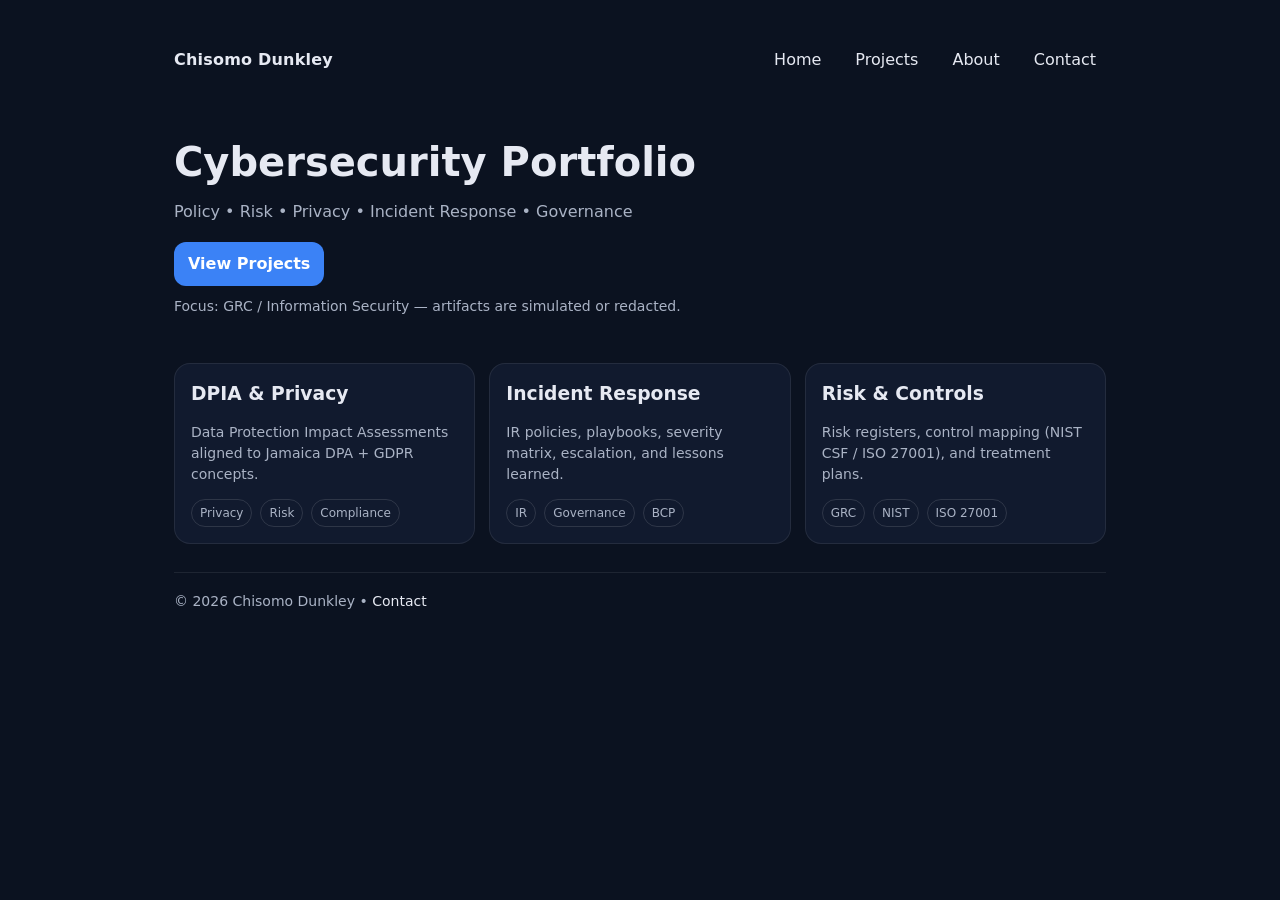
==== index.html @ a7648687 "Improve homepage layout" ====
<!DOCTYPE html>
<html lang="en">
<head>
  <meta charset="UTF-8" />
  <meta name="viewport" content="width=device-width, initial-scale=1.0"/>
  <title>Chisomo Dunkley | Cybersecurity Portfolio</title>
  <link rel="stylesheet" href="style.css"/>
</head>
<body>
  <div class="container">
    <div class="nav">
      <div class="brand">Chisomo Dunkley</div>
      <div class="menu">
        <a href="index.html">Home</a>
        <a href="projects.html">Projects</a>
        <a href="about.html">About</a>
        <a href="contact.html">Contact</a>
      </div>
    </div>

    <section class="hero">
      <h1>Cybersecurity Portfolio</h1>
      <p>Policy • Risk • Privacy • Incident Response • Governance</p>
      <a class="btn" href="projects.html">View Projects</a>
      <p class="small" style="margin-top:10px;">
        Focus: GRC / Information Security — artifacts are simulated or redacted.
      </p>
    </section>

    <section class="grid">
      <div class="card">
        <h3>DPIA & Privacy</h3>
        <p class="small">Data Protection Impact Assessments aligned to Jamaica DPA + GDPR concepts.</p>
        <div class="tags"><span class="tag">Privacy</span><span class="tag">Risk</span><span class="tag">Compliance</span></div>
      </div>

      <div class="card">
        <h3>Incident Response</h3>
        <p class="small">IR policies, playbooks, severity matrix, escalation, and lessons learned.</p>
        <div class="tags"><span class="tag">IR</span><span class="tag">Governance</span><span class="tag">BCP</span></div>
      </div>

      <div class="card">
        <h3>Risk & Controls</h3>
        <p class="small">Risk registers, control mapping (NIST CSF / ISO 27001), and treatment plans.</p>
        <div class="tags"><span class="tag">GRC</span><span class="tag">NIST</span><span class="tag">ISO 27001</span></div>
      </div>
    </section>

    <div class="footer">
      © 2026 Chisomo Dunkley • <a href="contact.html">Contact</a>
    </div>
  </div>
</body>
</html>
---- style.css ----
:root{
  --bg:#0b1220; --card:#111a2e; --text:#e6e9f2; --muted:#aab3c5; --accent:#3b82f6;
  --max: 980px;
}
*{box-sizing:border-box}
body{margin:0;font-family:system-ui,Segoe UI,Arial,sans-serif;background:var(--bg);color:var(--text);line-height:1.5}
a{color:var(--text);text-decoration:none}
.container{max-width:var(--max);margin:0 auto;padding:24px}
.nav{display:flex;justify-content:space-between;align-items:center;gap:16px;padding:16px 0}
.brand{font-weight:700;letter-spacing:.2px}
.menu{display:flex;gap:14px;flex-wrap:wrap}
.menu a{padding:8px 10px;border-radius:10px}
.menu a:hover{background:rgba(255,255,255,.06)}
.hero{padding:36px 0 10px}
.hero h1{font-size:40px;margin:0 0 8px}
.hero p{margin:0 0 18px;color:var(--muted)}
.btn{display:inline-block;background:var(--accent);color:white;padding:10px 14px;border-radius:12px;font-weight:600}
.grid{display:grid;grid-template-columns:repeat(auto-fit,minmax(260px,1fr));gap:14px;margin-top:18px}
.card{background:var(--card);border:1px solid rgba(255,255,255,.08);border-radius:16px;padding:16px}
.card h3{margin:0 0 8px}
.tags{display:flex;gap:8px;flex-wrap:wrap;margin:10px 0 0}
.tag{font-size:12px;color:var(--muted);border:1px solid rgba(255,255,255,.12);padding:4px 8px;border-radius:999px}
.footer{margin-top:28px;color:var(--muted);font-size:14px;padding:18px 0;border-top:1px solid rgba(255,255,255,.08)}
.small{color:var(--muted);font-size:14px}
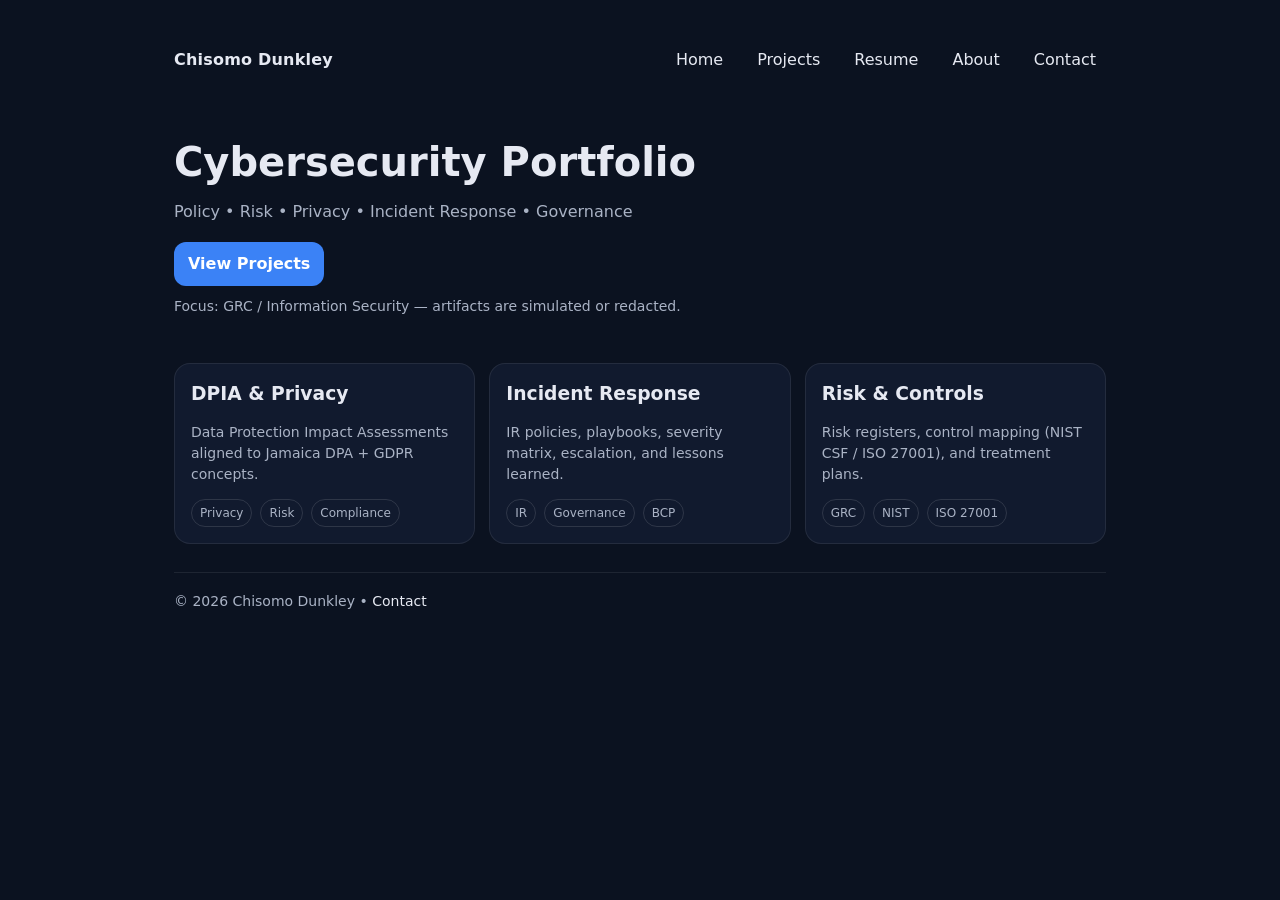
==== commit c1bc836e: "Add 'Resume' link to navigation menu" ====
--- a/index.html
+++ b/index.html
@@ -13,6 +13,7 @@
       <div class="menu">
         <a href="index.html">Home</a>
         <a href="projects.html">Projects</a>
+        <a href="resume.html">Resume</a>
         <a href="about.html">About</a>
         <a href="contact.html">Contact</a>
       </div>
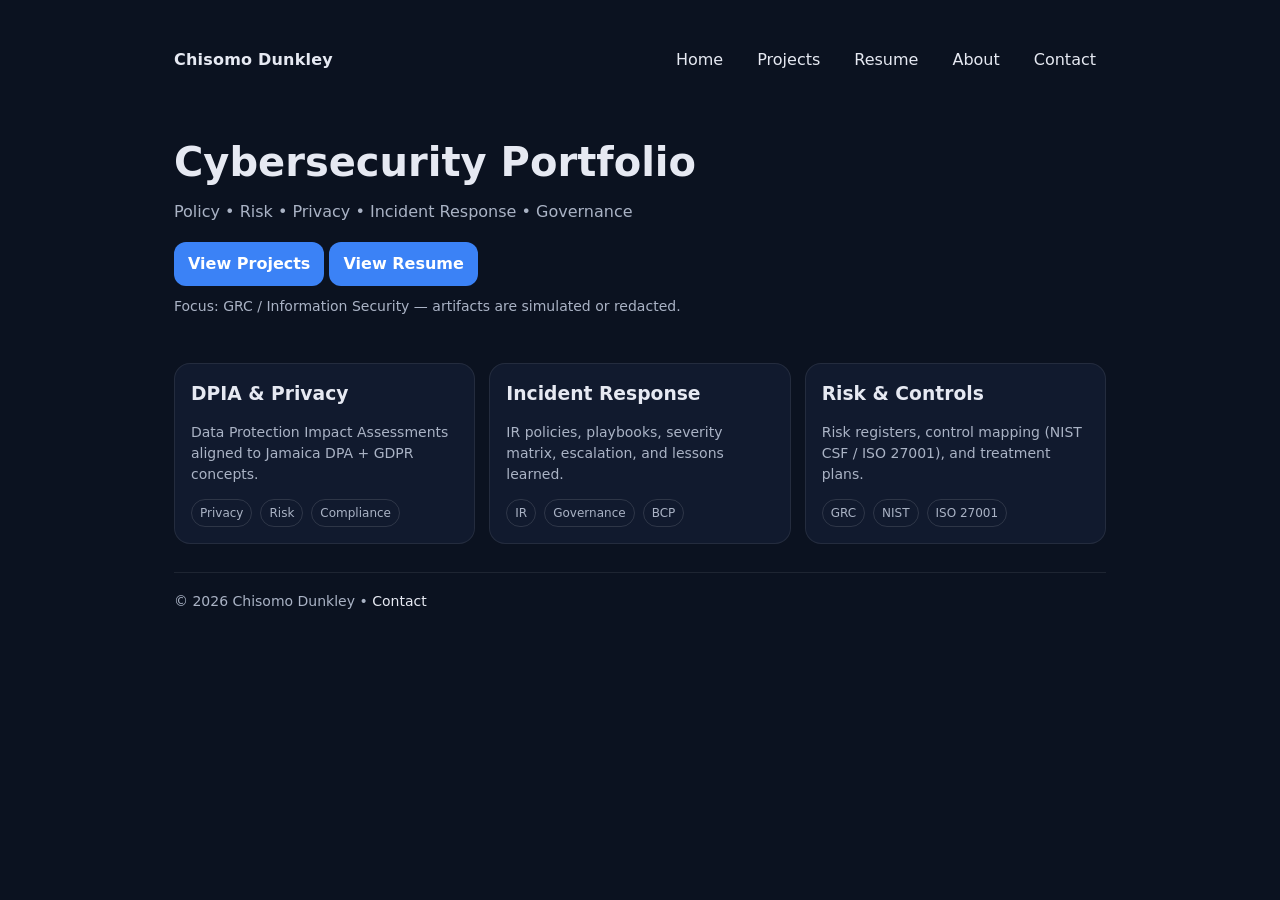
==== commit 26630e93: "Add link to resume in the hero section" ====
--- a/index.html
+++ b/index.html
@@ -23,6 +23,7 @@
       <h1>Cybersecurity Portfolio</h1>
       <p>Policy • Risk • Privacy • Incident Response • Governance</p>
       <a class="btn" href="projects.html">View Projects</a>
+      <a class="btn" href="resume.html">View Resume</a>
       <p class="small" style="margin-top:10px;">
         Focus: GRC / Information Security — artifacts are simulated or redacted.
       </p>
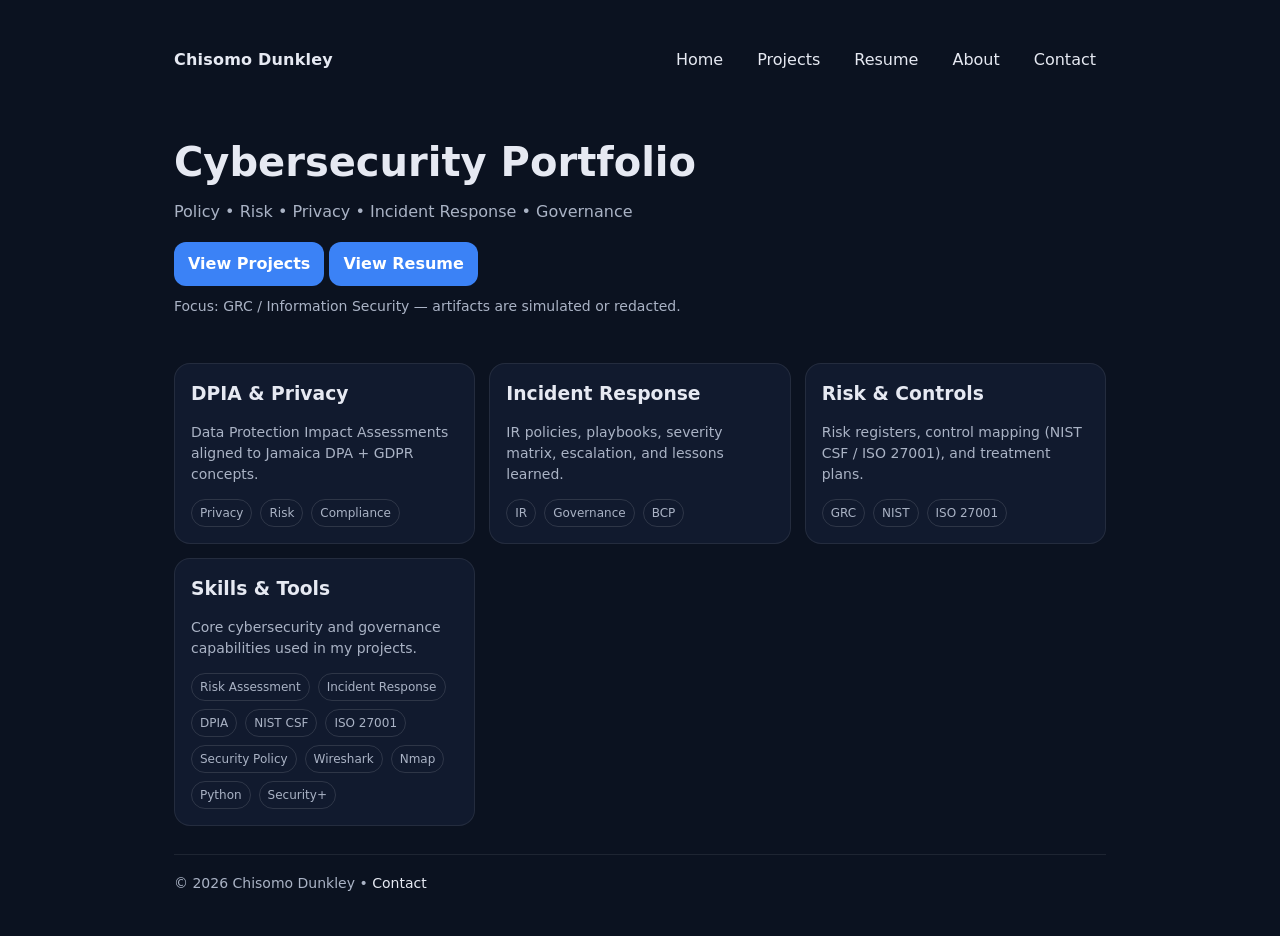
==== commit 6c6e3062: "Add Skills & Tools section to index.html Added a new section for Skills & Tools with relevant tags." ====
--- a/index.html
+++ b/index.html
@@ -47,6 +47,27 @@
         <p class="small">Risk registers, control mapping (NIST CSF / ISO 27001), and treatment plans.</p>
         <div class="tags"><span class="tag">GRC</span><span class="tag">NIST</span><span class="tag">ISO 27001</span></div>
       </div>
+      <div class="card">
+<h3>Skills & Tools</h3>
+
+<p class="small">
+Core cybersecurity and governance capabilities used in my projects.
+</p>
+
+<div class="tags">
+<span class="tag">Risk Assessment</span>
+<span class="tag">Incident Response</span>
+<span class="tag">DPIA</span>
+<span class="tag">NIST CSF</span>
+<span class="tag">ISO 27001</span>
+<span class="tag">Security Policy</span>
+<span class="tag">Wireshark</span>
+<span class="tag">Nmap</span>
+<span class="tag">Python</span>
+<span class="tag">Security+</span>
+</div>
+
+</div>
     </section>
 
     <div class="footer">
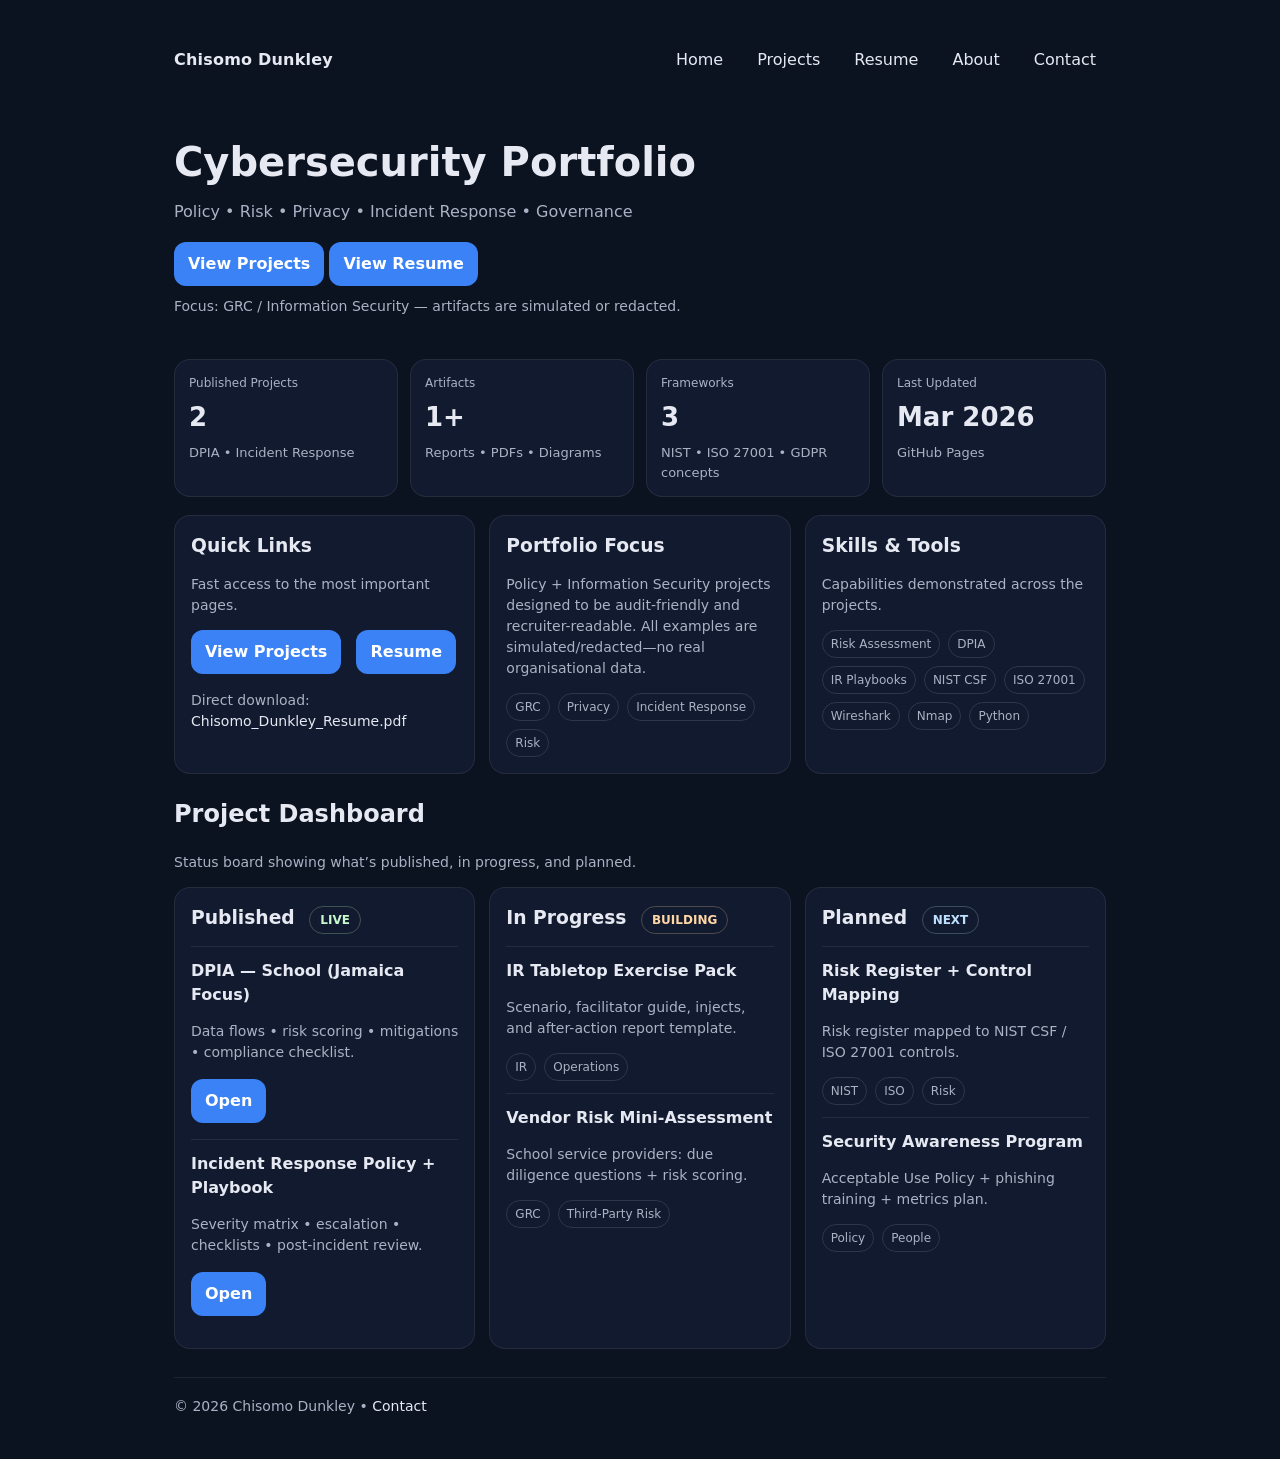
==== commit badd7255: "Add homepage project dashboard Added KPI section and updated project dashboard." ====
--- a/index.html
+++ b/index.html
@@ -29,46 +29,131 @@
       </p>
     </section>
 
-    <section class="grid">
-      <div class="card">
-        <h3>DPIA & Privacy</h3>
-        <p class="small">Data Protection Impact Assessments aligned to Jamaica DPA + GDPR concepts.</p>
-        <div class="tags"><span class="tag">Privacy</span><span class="tag">Risk</span><span class="tag">Compliance</span></div>
-      </div>
+  <!-- Dashboard KPIs -->
+<section class="kpi">
+  <div class="card">
+    <div class="kpi-label">Published Projects</div>
+    <p class="kpi-value">2</p>
+    <div class="kpi-sub">DPIA • Incident Response</div>
+  </div>
 
-      <div class="card">
-        <h3>Incident Response</h3>
-        <p class="small">IR policies, playbooks, severity matrix, escalation, and lessons learned.</p>
-        <div class="tags"><span class="tag">IR</span><span class="tag">Governance</span><span class="tag">BCP</span></div>
-      </div>
+  <div class="card">
+    <div class="kpi-label">Artifacts</div>
+    <p class="kpi-value">1+</p>
+    <div class="kpi-sub">Reports • PDFs • Diagrams</div>
+  </div>
 
-      <div class="card">
-        <h3>Risk & Controls</h3>
-        <p class="small">Risk registers, control mapping (NIST CSF / ISO 27001), and treatment plans.</p>
-        <div class="tags"><span class="tag">GRC</span><span class="tag">NIST</span><span class="tag">ISO 27001</span></div>
-      </div>
-      <div class="card">
-<h3>Skills & Tools</h3>
+  <div class="card">
+    <div class="kpi-label">Frameworks</div>
+    <p class="kpi-value">3</p>
+    <div class="kpi-sub">NIST • ISO 27001 • GDPR concepts</div>
+  </div>
 
-<p class="small">
-Core cybersecurity and governance capabilities used in my projects.
-</p>
+  <div class="card">
+    <div class="kpi-label">Last Updated</div>
+    <p class="kpi-value">Mar 2026</p>
+    <div class="kpi-sub">GitHub Pages</div>
+  </div>
+</section>
 
-<div class="tags">
-<span class="tag">Risk Assessment</span>
-<span class="tag">Incident Response</span>
-<span class="tag">DPIA</span>
-<span class="tag">NIST CSF</span>
-<span class="tag">ISO 27001</span>
-<span class="tag">Security Policy</span>
-<span class="tag">Wireshark</span>
-<span class="tag">Nmap</span>
-<span class="tag">Python</span>
-<span class="tag">Security+</span>
-</div>
+<!-- Quick Links -->
+<section class="grid">
+  <div class="card">
+    <h3>Quick Links</h3>
+    <p class="small">Fast access to the most important pages.</p>
+    <p style="margin-top:12px;">
+      <a class="btn" href="projects.html">View Projects</a>
+      <a class="btn" style="margin-left:10px;" href="resume.html">Resume</a>
+    </p>
+    <p class="small" style="margin-top:12px;">
+      Direct download:
+      <a href="assets/pdfs/Chisomo_Dunkley_Resume.pdf">Chisomo_Dunkley_Resume.pdf</a>
+    </p>
+  </div>
 
-</div>
-    </section>
+  <div class="card">
+    <h3>Portfolio Focus</h3>
+    <p class="small">
+      Policy + Information Security projects designed to be audit-friendly and recruiter-readable.
+      All examples are simulated/redacted—no real organisational data.
+    </p>
+    <div class="tags">
+      <span class="tag">GRC</span>
+      <span class="tag">Privacy</span>
+      <span class="tag">Incident Response</span>
+      <span class="tag">Risk</span>
+    </div>
+  </div>
+
+  <div class="card">
+    <h3>Skills & Tools</h3>
+    <p class="small">Capabilities demonstrated across the projects.</p>
+    <div class="tags">
+      <span class="tag">Risk Assessment</span>
+      <span class="tag">DPIA</span>
+      <span class="tag">IR Playbooks</span>
+      <span class="tag">NIST CSF</span>
+      <span class="tag">ISO 27001</span>
+      <span class="tag">Wireshark</span>
+      <span class="tag">Nmap</span>
+      <span class="tag">Python</span>
+    </div>
+  </div>
+</section>
+
+<!-- Project Board -->
+<h2 style="margin-top:22px;">Project Dashboard</h2>
+<p class="small">Status board showing what’s published, in progress, and planned.</p>
+
+<section class="board">
+  <div class="card">
+    <h3>Published <span class="pill published">LIVE</span></h3>
+
+    <div class="item">
+      <b>DPIA — School (Jamaica Focus)</b>
+      <p class="small">Data flows • risk scoring • mitigations • compliance checklist.</p>
+      <p><a class="btn" href="project-dpia.html">Open</a></p>
+    </div>
+
+    <div class="item">
+      <b>Incident Response Policy + Playbook</b>
+      <p class="small">Severity matrix • escalation • checklists • post-incident review.</p>
+      <p><a class="btn" href="project-ir.html">Open</a></p>
+    </div>
+  </div>
+
+  <div class="card">
+    <h3>In Progress <span class="pill progress">BUILDING</span></h3>
+
+    <div class="item">
+      <b>IR Tabletop Exercise Pack</b>
+      <p class="small">Scenario, facilitator guide, injects, and after-action report template.</p>
+      <div class="tags"><span class="tag">IR</span><span class="tag">Operations</span></div>
+    </div>
+
+    <div class="item">
+      <b>Vendor Risk Mini-Assessment</b>
+      <p class="small">School service providers: due diligence questions + risk scoring.</p>
+      <div class="tags"><span class="tag">GRC</span><span class="tag">Third-Party Risk</span></div>
+    </div>
+  </div>
+
+  <div class="card">
+    <h3>Planned <span class="pill planned">NEXT</span></h3>
+
+    <div class="item">
+      <b>Risk Register + Control Mapping</b>
+      <p class="small">Risk register mapped to NIST CSF / ISO 27001 controls.</p>
+      <div class="tags"><span class="tag">NIST</span><span class="tag">ISO</span><span class="tag">Risk</span></div>
+    </div>
+
+    <div class="item">
+      <b>Security Awareness Program</b>
+      <p class="small">Acceptable Use Policy + phishing training + metrics plan.</p>
+      <div class="tags"><span class="tag">Policy</span><span class="tag">People</span></div>
+    </div>
+  </div>
+</section>
 
     <div class="footer">
       © 2026 Chisomo Dunkley • <a href="contact.html">Contact</a>
--- a/style.css
+++ b/style.css
@@ -22,3 +22,65 @@
 .tag{font-size:12px;color:var(--muted);border:1px solid rgba(255,255,255,.12);padding:4px 8px;border-radius:999px}
 .footer{margin-top:28px;color:var(--muted);font-size:14px;padding:18px 0;border-top:1px solid rgba(255,255,255,.08)}
 .small{color:var(--muted);font-size:14px}
+/* Dashboard additions */
+.kpi {
+  display: grid;
+  grid-template-columns: repeat(auto-fit, minmax(190px, 1fr));
+  gap: 12px;
+  margin-top: 14px;
+}
+
+.kpi .card {
+  padding: 14px;
+}
+
+.kpi-label {
+  color: var(--muted);
+  font-size: 12px;
+  margin-bottom: 6px;
+}
+
+.kpi-value {
+  font-size: 26px;
+  font-weight: 800;
+  margin: 0;
+}
+
+.kpi-sub {
+  color: var(--muted);
+  font-size: 13px;
+  margin-top: 6px;
+}
+
+.board {
+  display: grid;
+  grid-template-columns: repeat(auto-fit, minmax(260px, 1fr));
+  gap: 14px;
+  margin-top: 14px;
+}
+
+.item {
+  border-top: 1px solid rgba(255,255,255,.08);
+  padding-top: 12px;
+  margin-top: 12px;
+}
+
+.item:first-child {
+  border-top: none;
+  padding-top: 0;
+  margin-top: 0;
+}
+
+.pill {
+  display: inline-block;
+  font-size: 12px;
+  padding: 4px 10px;
+  border-radius: 999px;
+  border: 1px solid rgba(255,255,255,.14);
+  color: var(--muted);
+  margin-left: 8px;
+}
+
+.published { color: #c7f9cc; border-color: rgba(199,249,204,.25); }
+.progress  { color: #ffd6a5; border-color: rgba(255,214,165,.25); }
+.planned   { color: #bde0fe; border-color: rgba(189,224,254,.25); }
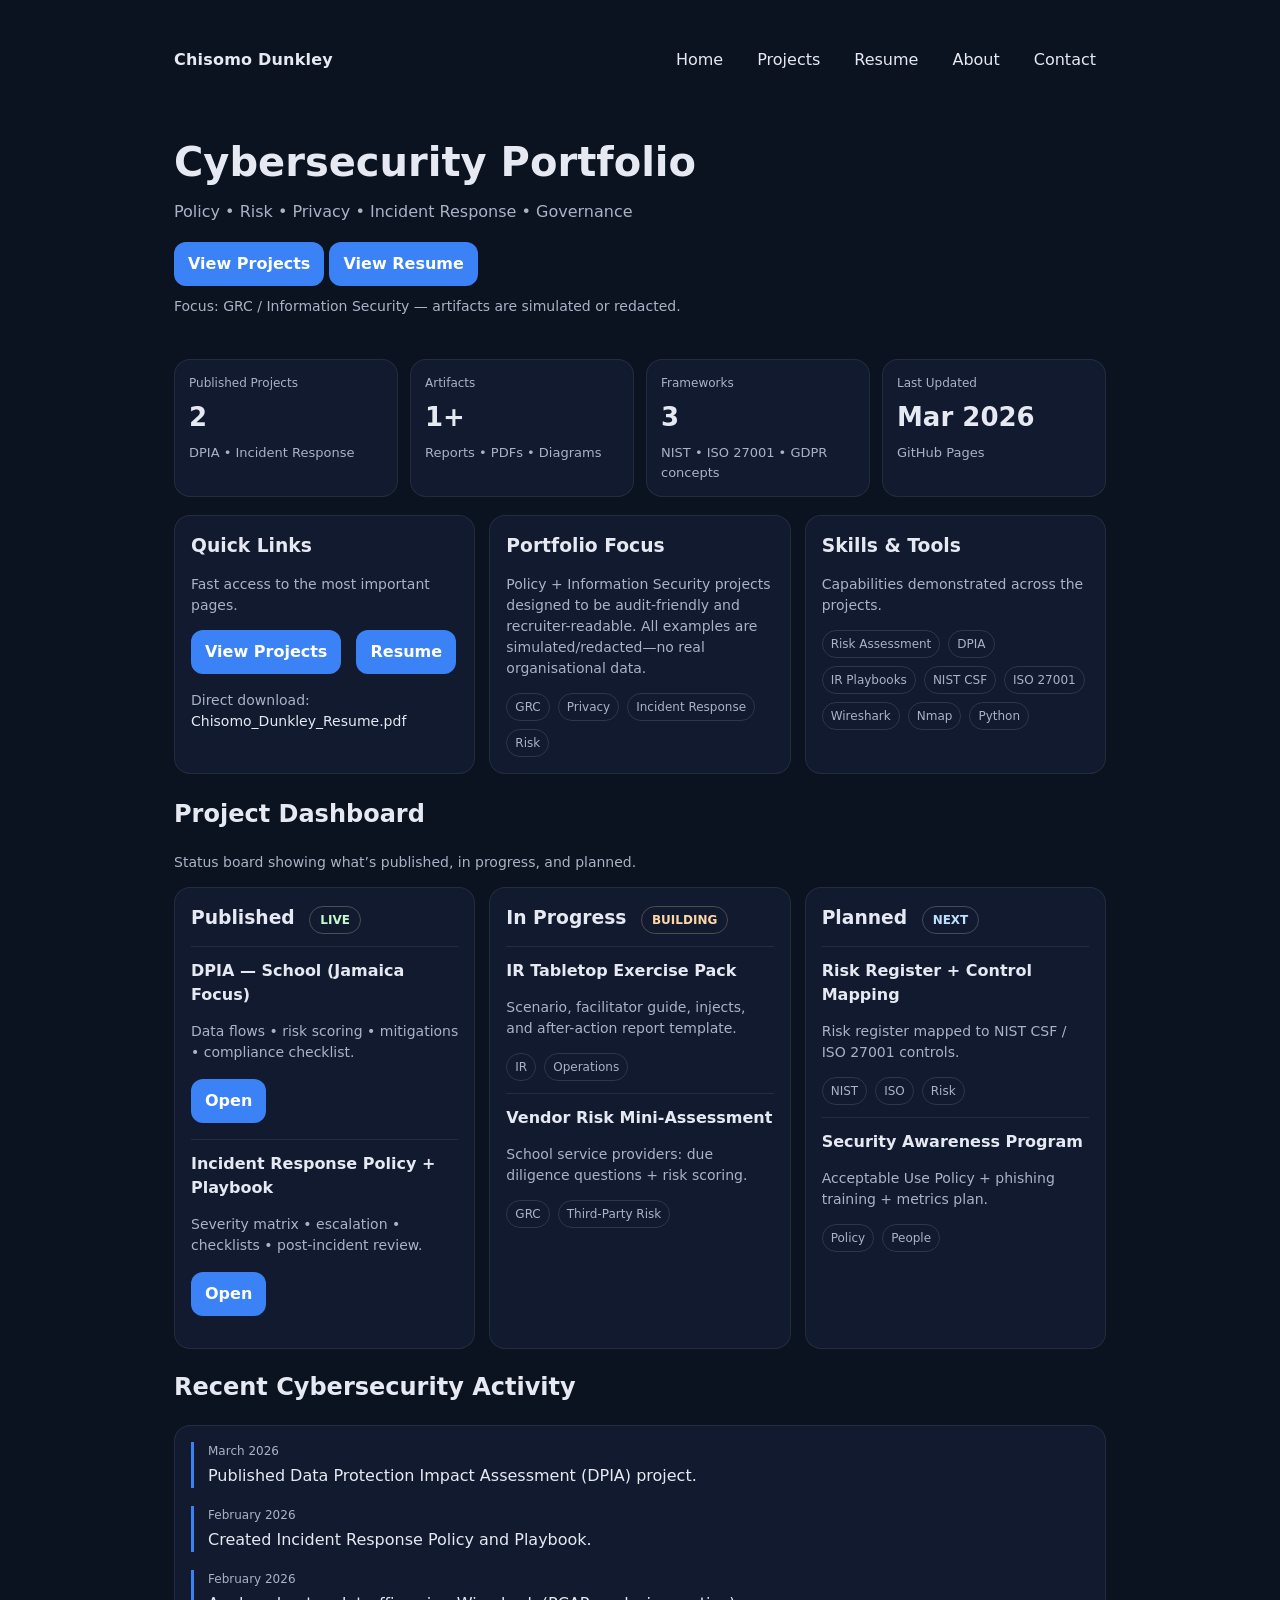
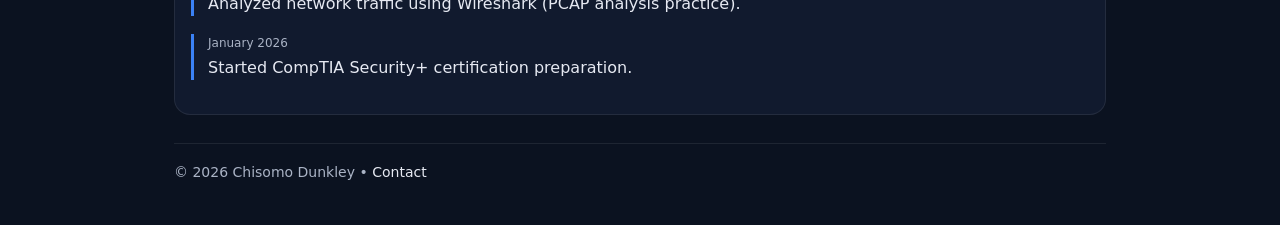
==== commit 6b4c7969: "Add recent cybersecurity activity section" ====
--- a/index.html
+++ b/index.html
@@ -155,6 +155,40 @@
   </div>
 </section>
 
+<h2>Recent Cybersecurity Activity</h2>
+
+<div class="card activity-feed">
+
+<div class="activity-item">
+<div class="activity-date">March 2026</div>
+<div class="activity-text">
+Published Data Protection Impact Assessment (DPIA) project.
+</div>
+</div>
+
+<div class="activity-item">
+<div class="activity-date">February 2026</div>
+<div class="activity-text">
+Created Incident Response Policy and Playbook.
+</div>
+</div>
+
+<div class="activity-item">
+<div class="activity-date">February 2026</div>
+<div class="activity-text">
+Analyzed network traffic using Wireshark (PCAP analysis practice).
+</div>
+</div>
+
+<div class="activity-item">
+<div class="activity-date">January 2026</div>
+<div class="activity-text">
+Started CompTIA Security+ certification preparation.
+</div>
+</div>
+
+</div>    
+    
     <div class="footer">
       © 2026 Chisomo Dunkley • <a href="contact.html">Contact</a>
     </div>
--- a/style.css
+++ b/style.css
@@ -84,3 +84,24 @@
 .published { color: #c7f9cc; border-color: rgba(199,249,204,.25); }
 .progress  { color: #ffd6a5; border-color: rgba(255,214,165,.25); }
 .planned   { color: #bde0fe; border-color: rgba(189,224,254,.25); }
+
+/* Activity Feed */
+
+.activity-feed {
+  margin-top: 20px;
+}
+
+.activity-item {
+  border-left: 3px solid var(--accent);
+  padding-left: 14px;
+  margin-bottom: 18px;
+}
+
+.activity-date {
+  font-size: 12px;
+  color: var(--muted);
+}
+
+.activity-text {
+  margin-top: 4px;
+}
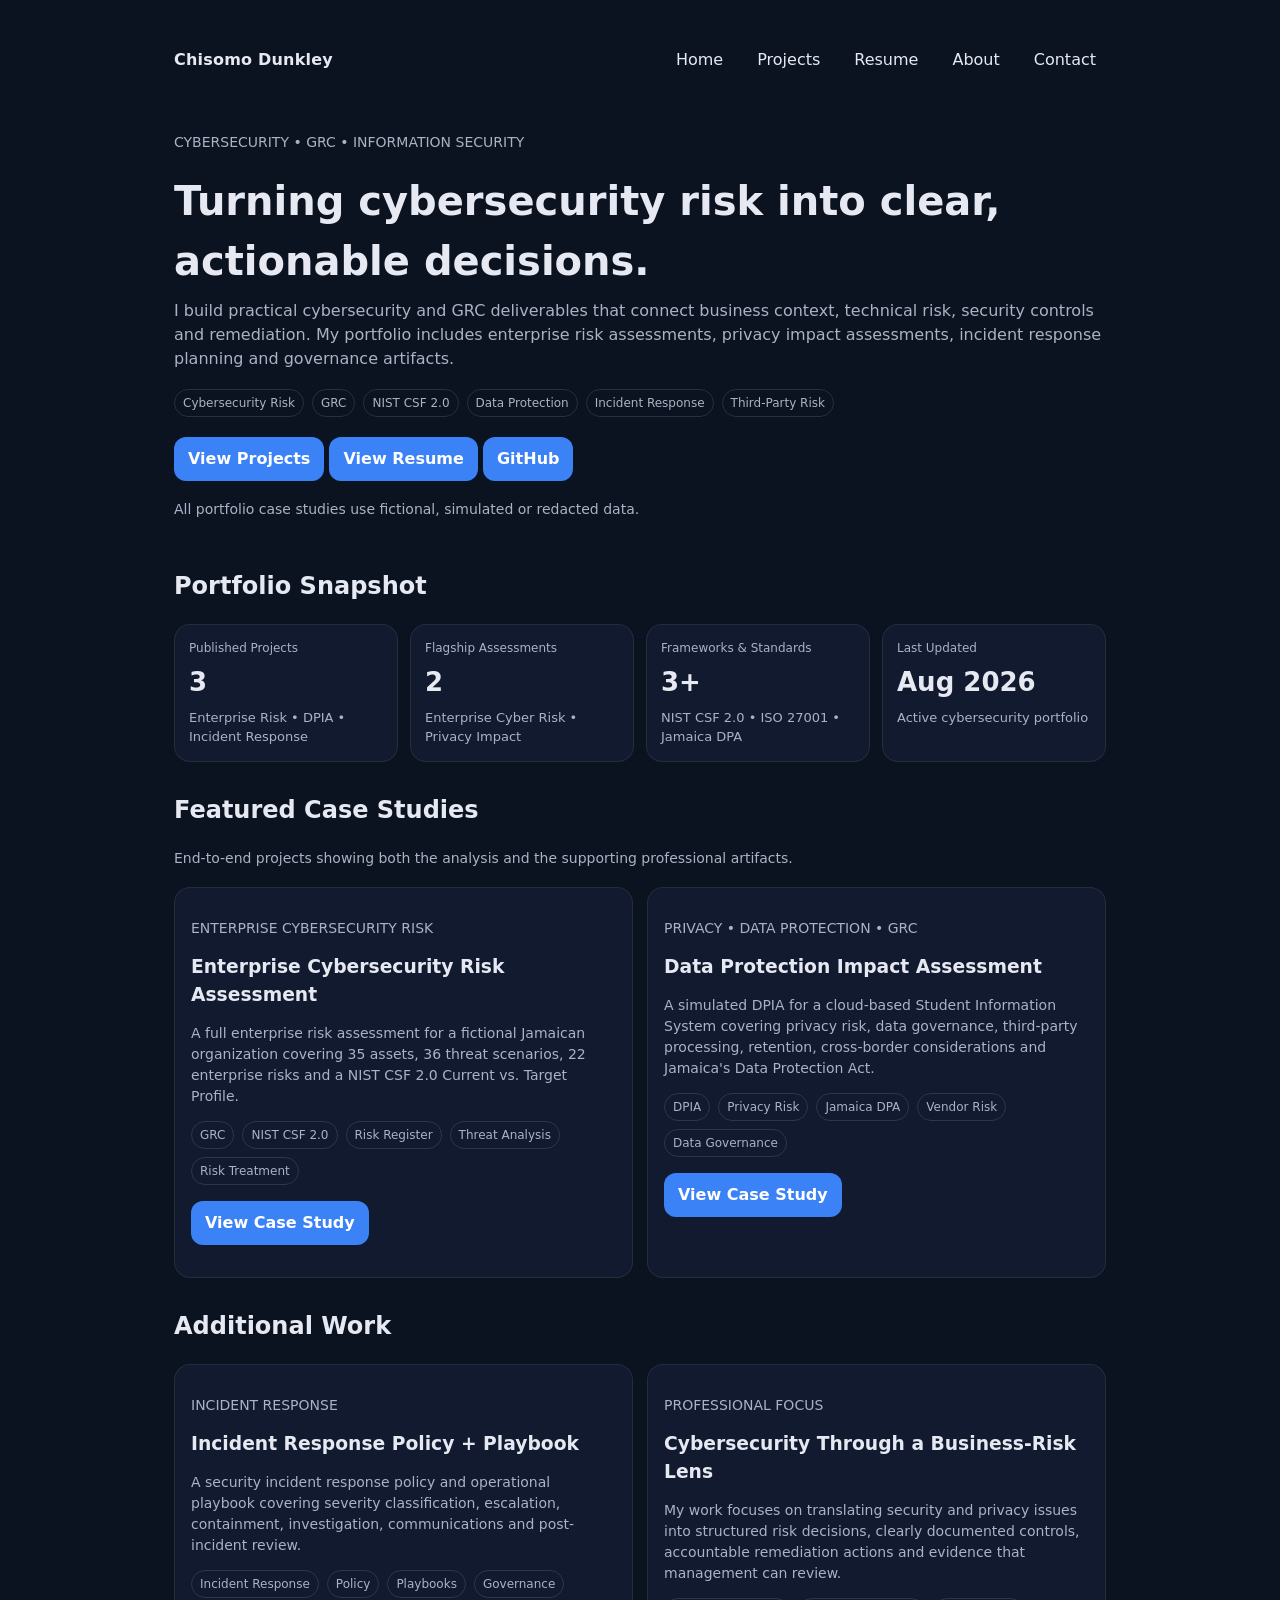
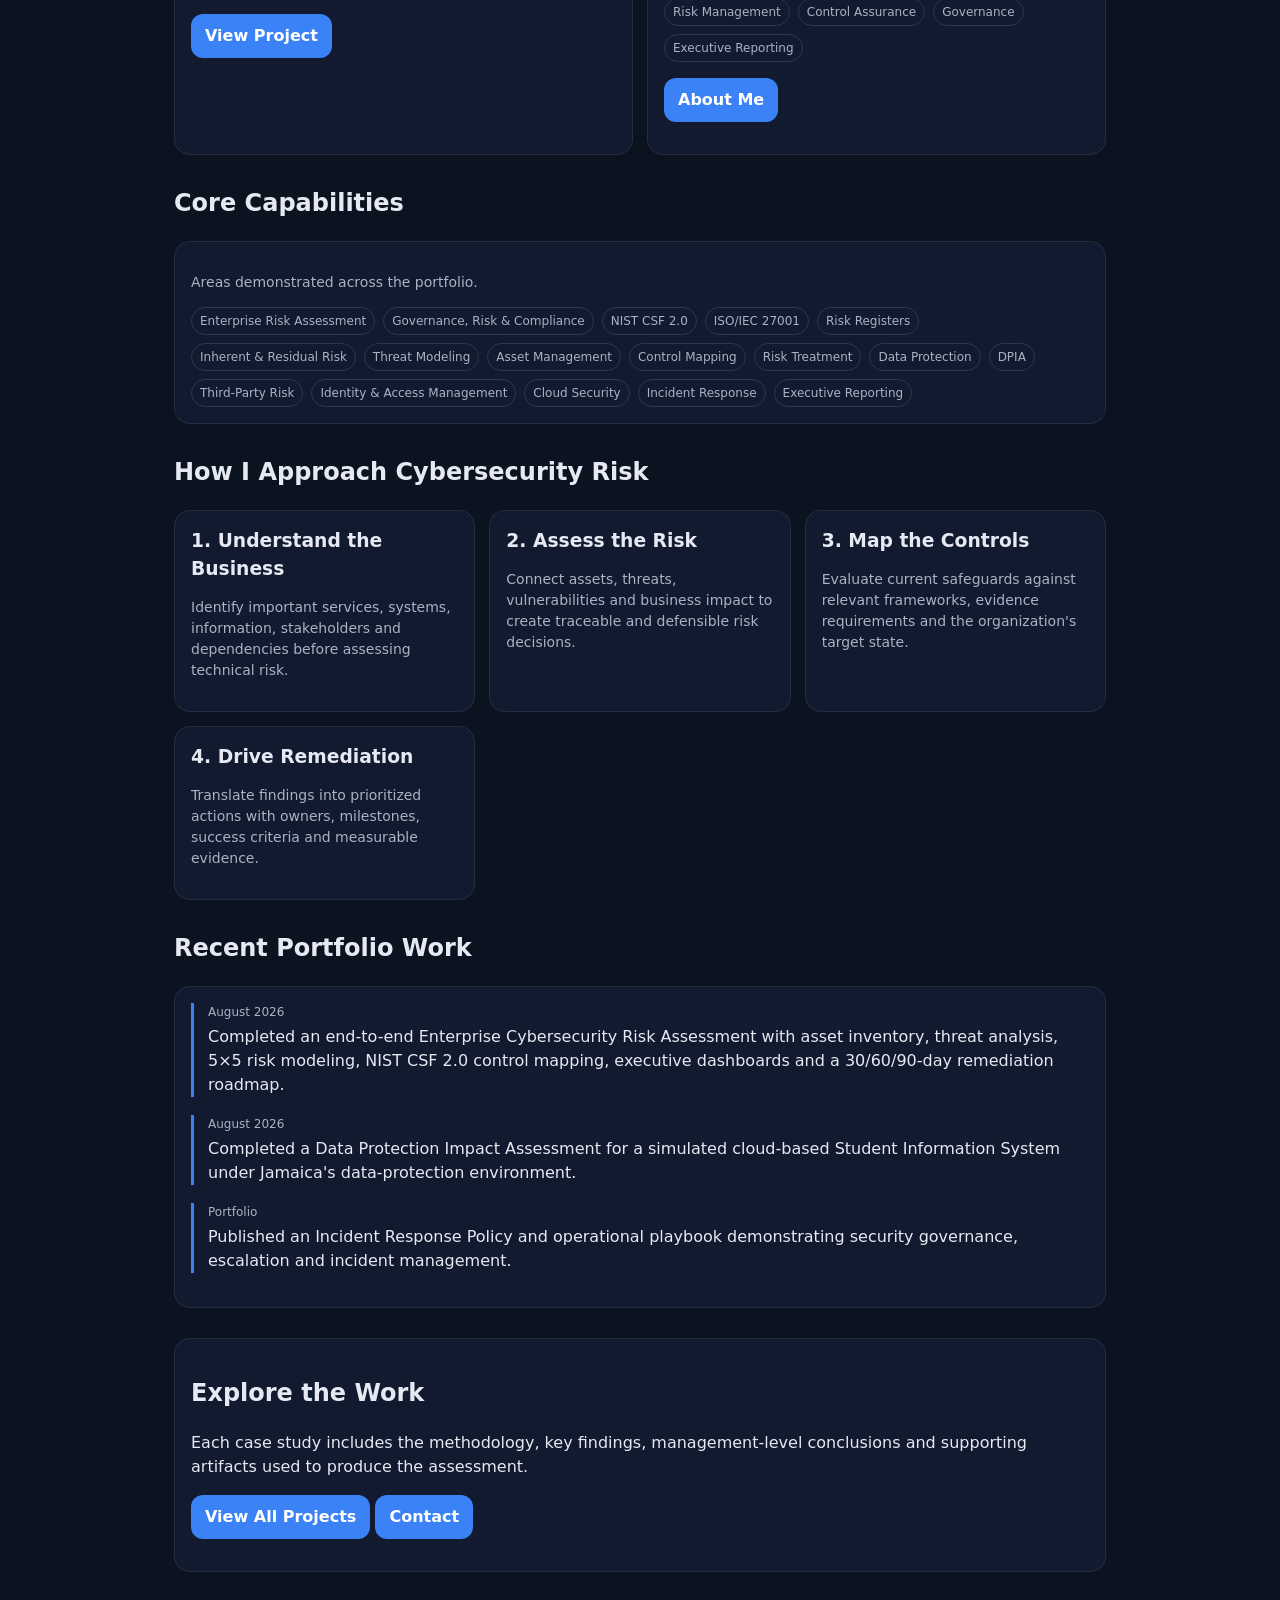
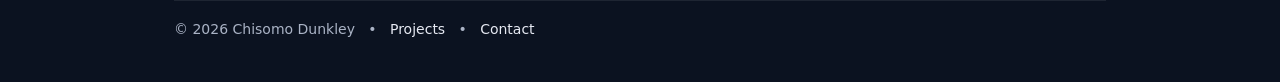
==== commit c2568e3f: "Redesign portfolio homepage Updated the title and content of the portfolio page to reflect a broader" ====
--- a/index.html
+++ b/index.html
@@ -2,14 +2,24 @@
 <html lang="en">
 <head>
   <meta charset="UTF-8" />
-  <meta name="viewport" content="width=device-width, initial-scale=1.0"/>
-  <title>Chisomo Dunkley | Cybersecurity Portfolio</title>
-  <link rel="stylesheet" href="style.css"/>
+  <meta name="viewport" content="width=device-width, initial-scale=1.0" />
+
+  <title>Chisomo Dunkley | Cybersecurity, GRC & Information Security</title>
+
+  <link rel="stylesheet" href="style.css" />
 </head>
+
 <body>
+
   <div class="container">
+
+    <!-- Navigation -->
     <div class="nav">
-      <div class="brand">Chisomo Dunkley</div>
+
+      <div class="brand">
+        Chisomo Dunkley
+      </div>
+
       <div class="menu">
         <a href="index.html">Home</a>
         <a href="projects.html">Projects</a>
@@ -17,181 +27,410 @@
         <a href="about.html">About</a>
         <a href="contact.html">Contact</a>
       </div>
+
     </div>
 
+
+    <!-- Hero -->
     <section class="hero">
-      <h1>Cybersecurity Portfolio</h1>
-      <p>Policy • Risk • Privacy • Incident Response • Governance</p>
-      <a class="btn" href="projects.html">View Projects</a>
-      <a class="btn" href="resume.html">View Resume</a>
-      <p class="small" style="margin-top:10px;">
-        Focus: GRC / Information Security — artifacts are simulated or redacted.
-      </p>
+
+      <p class="small">
+        CYBERSECURITY • GRC • INFORMATION SECURITY
+      </p>
+
+      <h1>
+        Turning cybersecurity risk into
+        clear, actionable decisions.
+      </h1>
+
+      <p>
+        I build practical cybersecurity and GRC deliverables that connect
+        business context, technical risk, security controls and remediation.
+        My portfolio includes enterprise risk assessments, privacy impact
+        assessments, incident response planning and governance artifacts.
+      </p>
+
+      <div class="tags">
+        <span class="tag">Cybersecurity Risk</span>
+        <span class="tag">GRC</span>
+        <span class="tag">NIST CSF 2.0</span>
+        <span class="tag">Data Protection</span>
+        <span class="tag">Incident Response</span>
+        <span class="tag">Third-Party Risk</span>
+      </div>
+
+      <p style="margin-top:20px;">
+        <a class="btn" href="projects.html">View Projects</a>
+        <a class="btn" href="resume.html">View Resume</a>
+        <a
+          class="btn"
+          href="https://github.com/Chis-99"
+          target="_blank"
+          rel="noopener noreferrer">
+          GitHub
+        </a>
+      </p>
+
+      <p class="small" style="margin-top:18px;">
+        All portfolio case studies use fictional, simulated or redacted data.
+      </p>
+
     </section>
 
-  <!-- Dashboard KPIs -->
-<section class="kpi">
-  <div class="card">
-    <div class="kpi-label">Published Projects</div>
-    <p class="kpi-value">2</p>
-    <div class="kpi-sub">DPIA • Incident Response</div>
+
+    <!-- Portfolio Snapshot -->
+    <h2>Portfolio Snapshot</h2>
+
+    <section class="kpi">
+
+      <div class="card">
+        <div class="kpi-label">Published Projects</div>
+        <p class="kpi-value">3</p>
+        <div class="kpi-sub">
+          Enterprise Risk • DPIA • Incident Response
+        </div>
+      </div>
+
+      <div class="card">
+        <div class="kpi-label">Flagship Assessments</div>
+        <p class="kpi-value">2</p>
+        <div class="kpi-sub">
+          Enterprise Cyber Risk • Privacy Impact
+        </div>
+      </div>
+
+      <div class="card">
+        <div class="kpi-label">Frameworks & Standards</div>
+        <p class="kpi-value">3+</p>
+        <div class="kpi-sub">
+          NIST CSF 2.0 • ISO 27001 • Jamaica DPA
+        </div>
+      </div>
+
+      <div class="card">
+        <div class="kpi-label">Last Updated</div>
+        <p class="kpi-value">Aug 2026</p>
+        <div class="kpi-sub">
+          Active cybersecurity portfolio
+        </div>
+      </div>
+
+    </section>
+
+
+    <!-- Featured Work -->
+    <h2 style="margin-top:30px;">Featured Case Studies</h2>
+
+    <p class="small">
+      End-to-end projects showing both the analysis and the supporting
+      professional artifacts.
+    </p>
+
+    <section class="grid">
+
+      <!-- Enterprise Risk Assessment -->
+      <div class="card">
+
+        <p class="small">
+          ENTERPRISE CYBERSECURITY RISK
+        </p>
+
+        <h3>
+          Enterprise Cybersecurity Risk Assessment
+        </h3>
+
+        <p class="small">
+          A full enterprise risk assessment for a fictional Jamaican
+          organization covering 35 assets, 36 threat scenarios,
+          22 enterprise risks and a NIST CSF 2.0 Current vs. Target Profile.
+        </p>
+
+        <div class="tags">
+          <span class="tag">GRC</span>
+          <span class="tag">NIST CSF 2.0</span>
+          <span class="tag">Risk Register</span>
+          <span class="tag">Threat Analysis</span>
+          <span class="tag">Risk Treatment</span>
+        </div>
+
+        <p style="margin-top:16px;">
+          <a
+            class="btn"
+            href="project-enterprise-risk.html">
+            View Case Study
+          </a>
+        </p>
+
+      </div>
+
+
+      <!-- DPIA -->
+      <div class="card">
+
+        <p class="small">
+          PRIVACY • DATA PROTECTION • GRC
+        </p>
+
+        <h3>
+          Data Protection Impact Assessment
+        </h3>
+
+        <p class="small">
+          A simulated DPIA for a cloud-based Student Information System
+          covering privacy risk, data governance, third-party processing,
+          retention, cross-border considerations and Jamaica's Data
+          Protection Act.
+        </p>
+
+        <div class="tags">
+          <span class="tag">DPIA</span>
+          <span class="tag">Privacy Risk</span>
+          <span class="tag">Jamaica DPA</span>
+          <span class="tag">Vendor Risk</span>
+          <span class="tag">Data Governance</span>
+        </div>
+
+        <p style="margin-top:16px;">
+          <a
+            class="btn"
+            href="project-dpia.html">
+            View Case Study
+          </a>
+        </p>
+
+      </div>
+
+    </section>
+
+
+    <!-- Additional Project -->
+    <h2 style="margin-top:30px;">Additional Work</h2>
+
+    <section class="grid">
+
+      <div class="card">
+
+        <p class="small">
+          INCIDENT RESPONSE
+        </p>
+
+        <h3>
+          Incident Response Policy + Playbook
+        </h3>
+
+        <p class="small">
+          A security incident response policy and operational playbook
+          covering severity classification, escalation, containment,
+          investigation, communications and post-incident review.
+        </p>
+
+        <div class="tags">
+          <span class="tag">Incident Response</span>
+          <span class="tag">Policy</span>
+          <span class="tag">Playbooks</span>
+          <span class="tag">Governance</span>
+        </div>
+
+        <p style="margin-top:16px;">
+          <a
+            class="btn"
+            href="project-ir.html">
+            View Project
+          </a>
+        </p>
+
+      </div>
+
+
+      <div class="card">
+
+        <p class="small">
+          PROFESSIONAL FOCUS
+        </p>
+
+        <h3>
+          Cybersecurity Through a Business-Risk Lens
+        </h3>
+
+        <p class="small">
+          My work focuses on translating security and privacy issues into
+          structured risk decisions, clearly documented controls,
+          accountable remediation actions and evidence that management
+          can review.
+        </p>
+
+        <div class="tags">
+          <span class="tag">Risk Management</span>
+          <span class="tag">Control Assurance</span>
+          <span class="tag">Governance</span>
+          <span class="tag">Executive Reporting</span>
+        </div>
+
+        <p style="margin-top:16px;">
+          <a class="btn" href="about.html">
+            About Me
+          </a>
+        </p>
+
+      </div>
+
+    </section>
+
+
+    <!-- Core Capabilities -->
+    <h2 style="margin-top:30px;">Core Capabilities</h2>
+
+    <div class="card">
+
+      <p class="small">
+        Areas demonstrated across the portfolio.
+      </p>
+
+      <div class="tags">
+
+        <span class="tag">Enterprise Risk Assessment</span>
+        <span class="tag">Governance, Risk & Compliance</span>
+        <span class="tag">NIST CSF 2.0</span>
+        <span class="tag">ISO/IEC 27001</span>
+        <span class="tag">Risk Registers</span>
+        <span class="tag">Inherent & Residual Risk</span>
+        <span class="tag">Threat Modeling</span>
+        <span class="tag">Asset Management</span>
+        <span class="tag">Control Mapping</span>
+        <span class="tag">Risk Treatment</span>
+        <span class="tag">Data Protection</span>
+        <span class="tag">DPIA</span>
+        <span class="tag">Third-Party Risk</span>
+        <span class="tag">Identity & Access Management</span>
+        <span class="tag">Cloud Security</span>
+        <span class="tag">Incident Response</span>
+        <span class="tag">Executive Reporting</span>
+
+      </div>
+
+    </div>
+
+
+    <!-- Approach -->
+    <h2 style="margin-top:30px;">How I Approach Cybersecurity Risk</h2>
+
+    <section class="grid">
+
+      <div class="card">
+        <h3>1. Understand the Business</h3>
+
+        <p class="small">
+          Identify important services, systems, information,
+          stakeholders and dependencies before assessing technical risk.
+        </p>
+      </div>
+
+      <div class="card">
+        <h3>2. Assess the Risk</h3>
+
+        <p class="small">
+          Connect assets, threats, vulnerabilities and business impact
+          to create traceable and defensible risk decisions.
+        </p>
+      </div>
+
+      <div class="card">
+        <h3>3. Map the Controls</h3>
+
+        <p class="small">
+          Evaluate current safeguards against relevant frameworks,
+          evidence requirements and the organization's target state.
+        </p>
+      </div>
+
+      <div class="card">
+        <h3>4. Drive Remediation</h3>
+
+        <p class="small">
+          Translate findings into prioritized actions with owners,
+          milestones, success criteria and measurable evidence.
+        </p>
+      </div>
+
+    </section>
+
+
+    <!-- Recent Work -->
+    <h2 style="margin-top:30px;">Recent Portfolio Work</h2>
+
+    <div class="card activity-feed">
+
+      <div class="activity-item">
+        <div class="activity-date">August 2026</div>
+
+        <div class="activity-text">
+          Completed an end-to-end Enterprise Cybersecurity Risk Assessment
+          with asset inventory, threat analysis, 5×5 risk modeling,
+          NIST CSF 2.0 control mapping, executive dashboards and a
+          30/60/90-day remediation roadmap.
+        </div>
+      </div>
+
+
+      <div class="activity-item">
+        <div class="activity-date">August 2026</div>
+
+        <div class="activity-text">
+          Completed a Data Protection Impact Assessment for a simulated
+          cloud-based Student Information System under Jamaica's
+          data-protection environment.
+        </div>
+      </div>
+
+
+      <div class="activity-item">
+        <div class="activity-date">Portfolio</div>
+
+        <div class="activity-text">
+          Published an Incident Response Policy and operational playbook
+          demonstrating security governance, escalation and incident
+          management.
+        </div>
+      </div>
+
+    </div>
+
+
+    <!-- Closing CTA -->
+    <div class="card" style="margin-top:30px;">
+
+      <h2>Explore the Work</h2>
+
+      <p>
+        Each case study includes the methodology, key findings,
+        management-level conclusions and supporting artifacts used
+        to produce the assessment.
+      </p>
+
+      <p style="margin-top:16px;">
+        <a class="btn" href="projects.html">View All Projects</a>
+        <a class="btn" href="contact.html">Contact</a>
+      </p>
+
+    </div>
+
+
+    <!-- Footer -->
+    <div class="footer">
+
+      © 2026 Chisomo Dunkley
+
+      &nbsp; • &nbsp;
+
+      <a href="projects.html">Projects</a>
+
+      &nbsp; • &nbsp;
+
+      <a href="contact.html">Contact</a>
+
+    </div>
+
   </div>
 
-  <div class="card">
-    <div class="kpi-label">Artifacts</div>
-    <p class="kpi-value">1+</p>
-    <div class="kpi-sub">Reports • PDFs • Diagrams</div>
-  </div>
-
-  <div class="card">
-    <div class="kpi-label">Frameworks</div>
-    <p class="kpi-value">3</p>
-    <div class="kpi-sub">NIST • ISO 27001 • GDPR concepts</div>
-  </div>
-
-  <div class="card">
-    <div class="kpi-label">Last Updated</div>
-    <p class="kpi-value">Mar 2026</p>
-    <div class="kpi-sub">GitHub Pages</div>
-  </div>
-</section>
-
-<!-- Quick Links -->
-<section class="grid">
-  <div class="card">
-    <h3>Quick Links</h3>
-    <p class="small">Fast access to the most important pages.</p>
-    <p style="margin-top:12px;">
-      <a class="btn" href="projects.html">View Projects</a>
-      <a class="btn" style="margin-left:10px;" href="resume.html">Resume</a>
-    </p>
-    <p class="small" style="margin-top:12px;">
-      Direct download:
-      <a href="assets/pdfs/Chisomo_Dunkley_Resume.pdf">Chisomo_Dunkley_Resume.pdf</a>
-    </p>
-  </div>
-
-  <div class="card">
-    <h3>Portfolio Focus</h3>
-    <p class="small">
-      Policy + Information Security projects designed to be audit-friendly and recruiter-readable.
-      All examples are simulated/redacted—no real organisational data.
-    </p>
-    <div class="tags">
-      <span class="tag">GRC</span>
-      <span class="tag">Privacy</span>
-      <span class="tag">Incident Response</span>
-      <span class="tag">Risk</span>
-    </div>
-  </div>
-
-  <div class="card">
-    <h3>Skills & Tools</h3>
-    <p class="small">Capabilities demonstrated across the projects.</p>
-    <div class="tags">
-      <span class="tag">Risk Assessment</span>
-      <span class="tag">DPIA</span>
-      <span class="tag">IR Playbooks</span>
-      <span class="tag">NIST CSF</span>
-      <span class="tag">ISO 27001</span>
-      <span class="tag">Wireshark</span>
-      <span class="tag">Nmap</span>
-      <span class="tag">Python</span>
-    </div>
-  </div>
-</section>
-
-<!-- Project Board -->
-<h2 style="margin-top:22px;">Project Dashboard</h2>
-<p class="small">Status board showing what’s published, in progress, and planned.</p>
-
-<section class="board">
-  <div class="card">
-    <h3>Published <span class="pill published">LIVE</span></h3>
-
-    <div class="item">
-      <b>DPIA — School (Jamaica Focus)</b>
-      <p class="small">Data flows • risk scoring • mitigations • compliance checklist.</p>
-      <p><a class="btn" href="project-dpia.html">Open</a></p>
-    </div>
-
-    <div class="item">
-      <b>Incident Response Policy + Playbook</b>
-      <p class="small">Severity matrix • escalation • checklists • post-incident review.</p>
-      <p><a class="btn" href="project-ir.html">Open</a></p>
-    </div>
-  </div>
-
-  <div class="card">
-    <h3>In Progress <span class="pill progress">BUILDING</span></h3>
-
-    <div class="item">
-      <b>IR Tabletop Exercise Pack</b>
-      <p class="small">Scenario, facilitator guide, injects, and after-action report template.</p>
-      <div class="tags"><span class="tag">IR</span><span class="tag">Operations</span></div>
-    </div>
-
-    <div class="item">
-      <b>Vendor Risk Mini-Assessment</b>
-      <p class="small">School service providers: due diligence questions + risk scoring.</p>
-      <div class="tags"><span class="tag">GRC</span><span class="tag">Third-Party Risk</span></div>
-    </div>
-  </div>
-
-  <div class="card">
-    <h3>Planned <span class="pill planned">NEXT</span></h3>
-
-    <div class="item">
-      <b>Risk Register + Control Mapping</b>
-      <p class="small">Risk register mapped to NIST CSF / ISO 27001 controls.</p>
-      <div class="tags"><span class="tag">NIST</span><span class="tag">ISO</span><span class="tag">Risk</span></div>
-    </div>
-
-    <div class="item">
-      <b>Security Awareness Program</b>
-      <p class="small">Acceptable Use Policy + phishing training + metrics plan.</p>
-      <div class="tags"><span class="tag">Policy</span><span class="tag">People</span></div>
-    </div>
-  </div>
-</section>
-
-<h2>Recent Cybersecurity Activity</h2>
-
-<div class="card activity-feed">
-
-<div class="activity-item">
-<div class="activity-date">March 2026</div>
-<div class="activity-text">
-Published Data Protection Impact Assessment (DPIA) project.
-</div>
-</div>
-
-<div class="activity-item">
-<div class="activity-date">February 2026</div>
-<div class="activity-text">
-Created Incident Response Policy and Playbook.
-</div>
-</div>
-
-<div class="activity-item">
-<div class="activity-date">February 2026</div>
-<div class="activity-text">
-Analyzed network traffic using Wireshark (PCAP analysis practice).
-</div>
-</div>
-
-<div class="activity-item">
-<div class="activity-date">January 2026</div>
-<div class="activity-text">
-Started CompTIA Security+ certification preparation.
-</div>
-</div>
-
-</div>    
-    
-    <div class="footer">
-      © 2026 Chisomo Dunkley • <a href="contact.html">Contact</a>
-    </div>
-  </div>
 </body>
 </html>
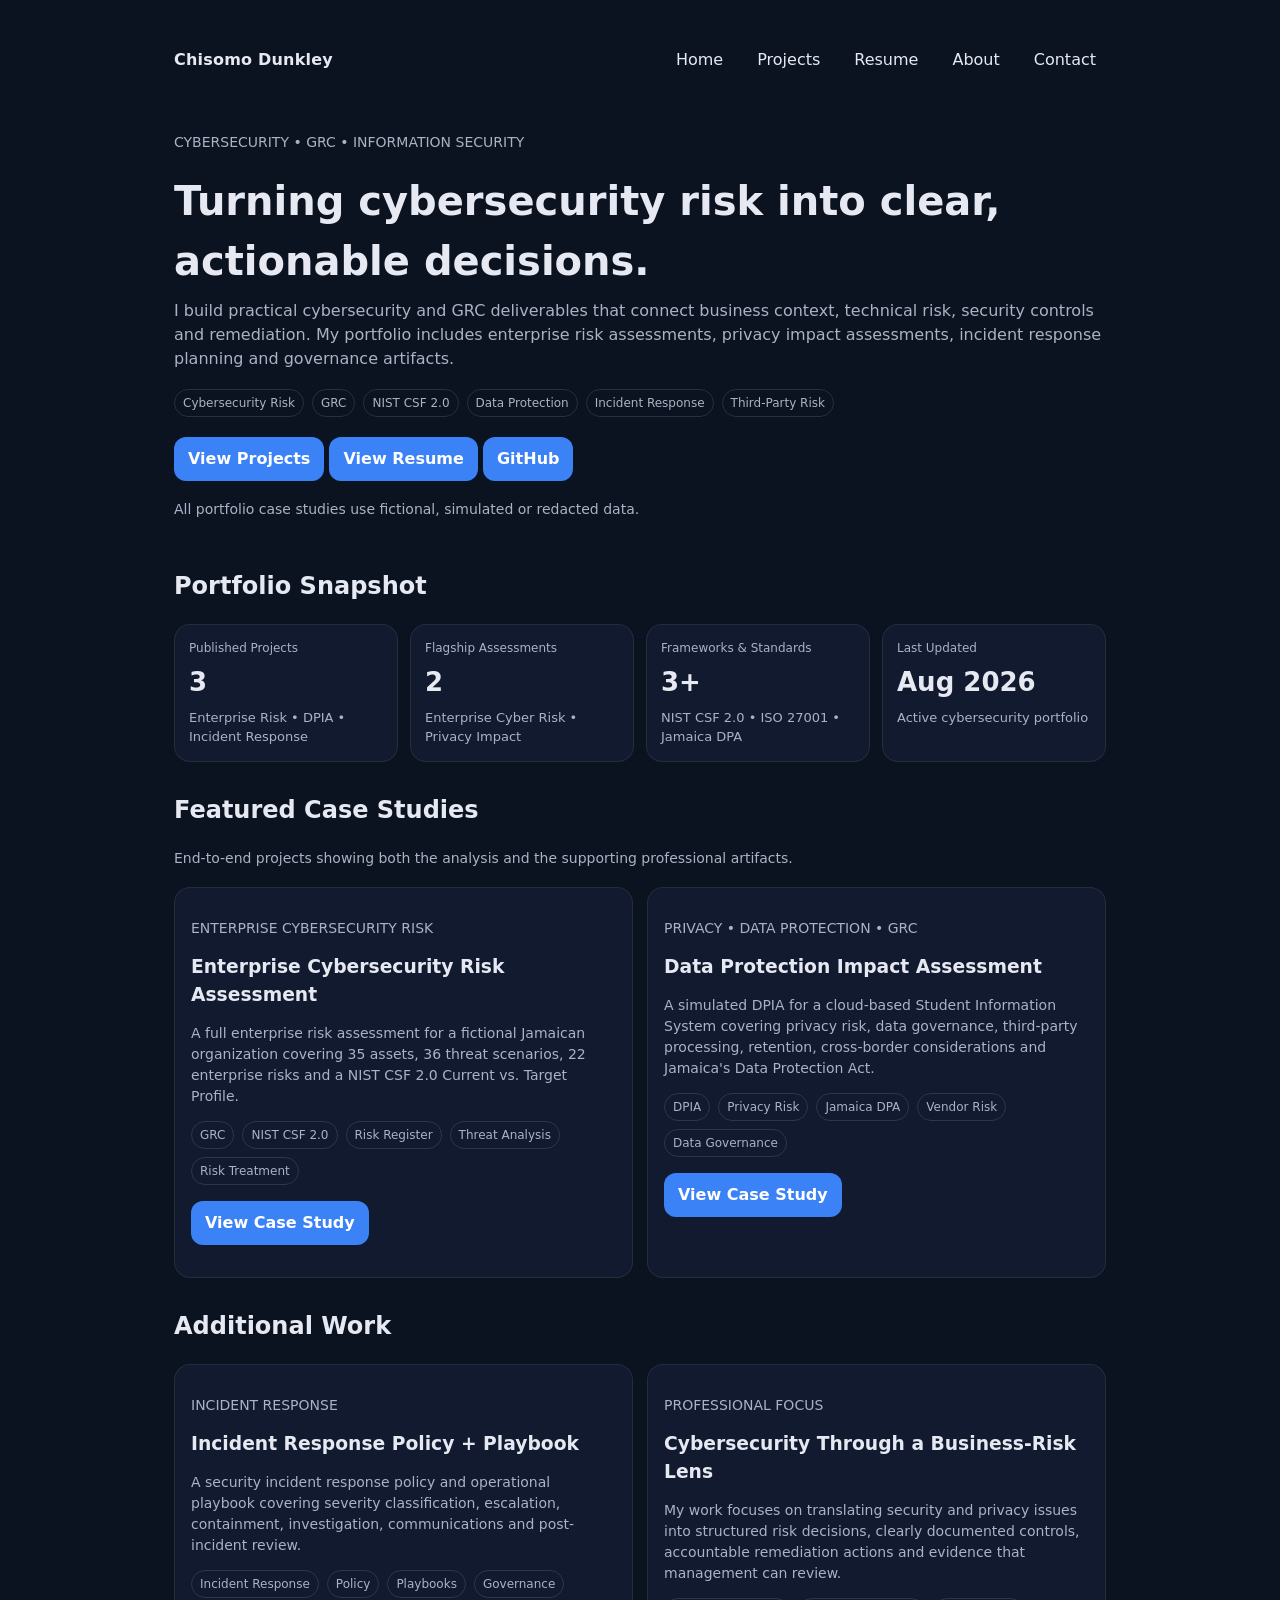
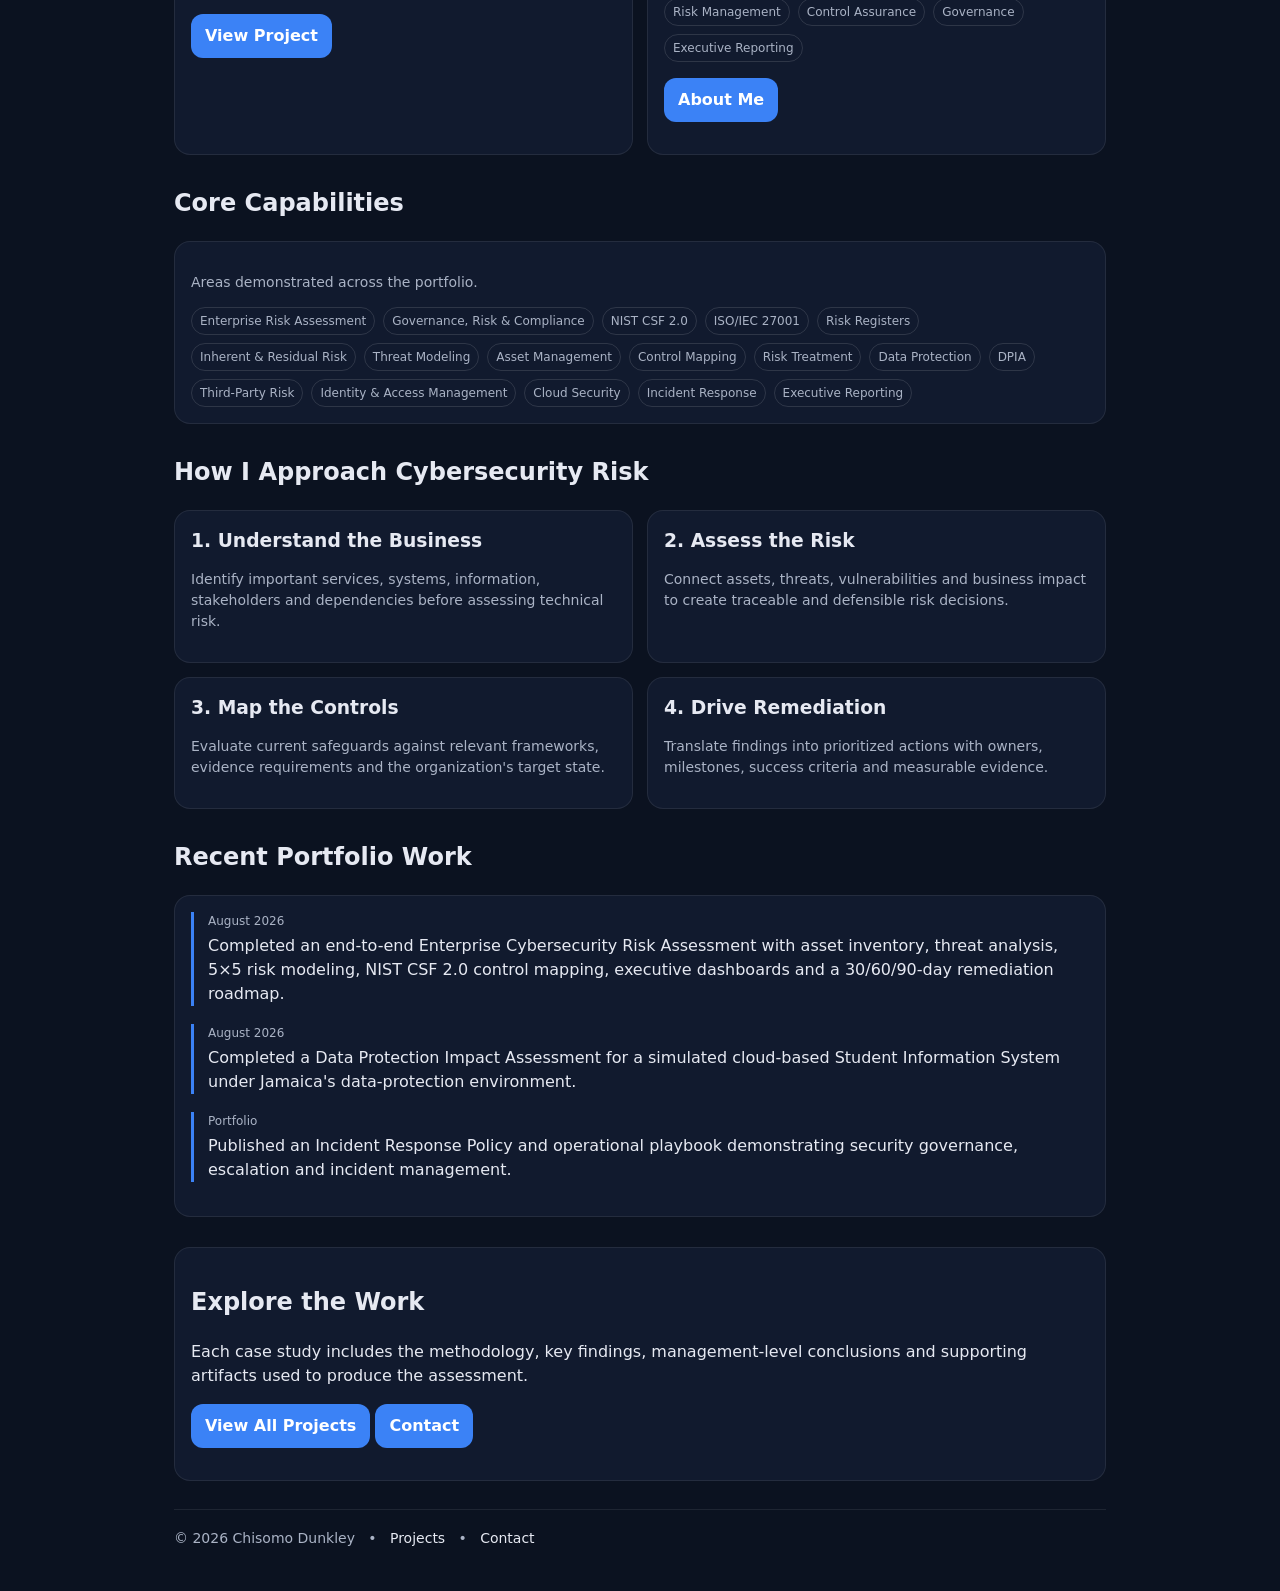
==== commit bfe65d37: "Update section class for approach grid in HTML" ====
--- a/index.html
+++ b/index.html
@@ -314,7 +314,7 @@
     <!-- Approach -->
     <h2 style="margin-top:30px;">How I Approach Cybersecurity Risk</h2>
 
-    <section class="grid">
+    <section class="grid approach-grid">
 
       <div class="card">
         <h3>1. Understand the Business</h3>
--- a/style.css
+++ b/style.css
@@ -105,3 +105,14 @@
 .activity-text {
   margin-top: 4px;
 }
+
+/* Homepage approach cards */
+.approach-grid {
+  grid-template-columns: repeat(2, minmax(0, 1fr));
+}
+
+@media (max-width: 650px) {
+  .approach-grid {
+    grid-template-columns: 1fr;
+  }
+}
